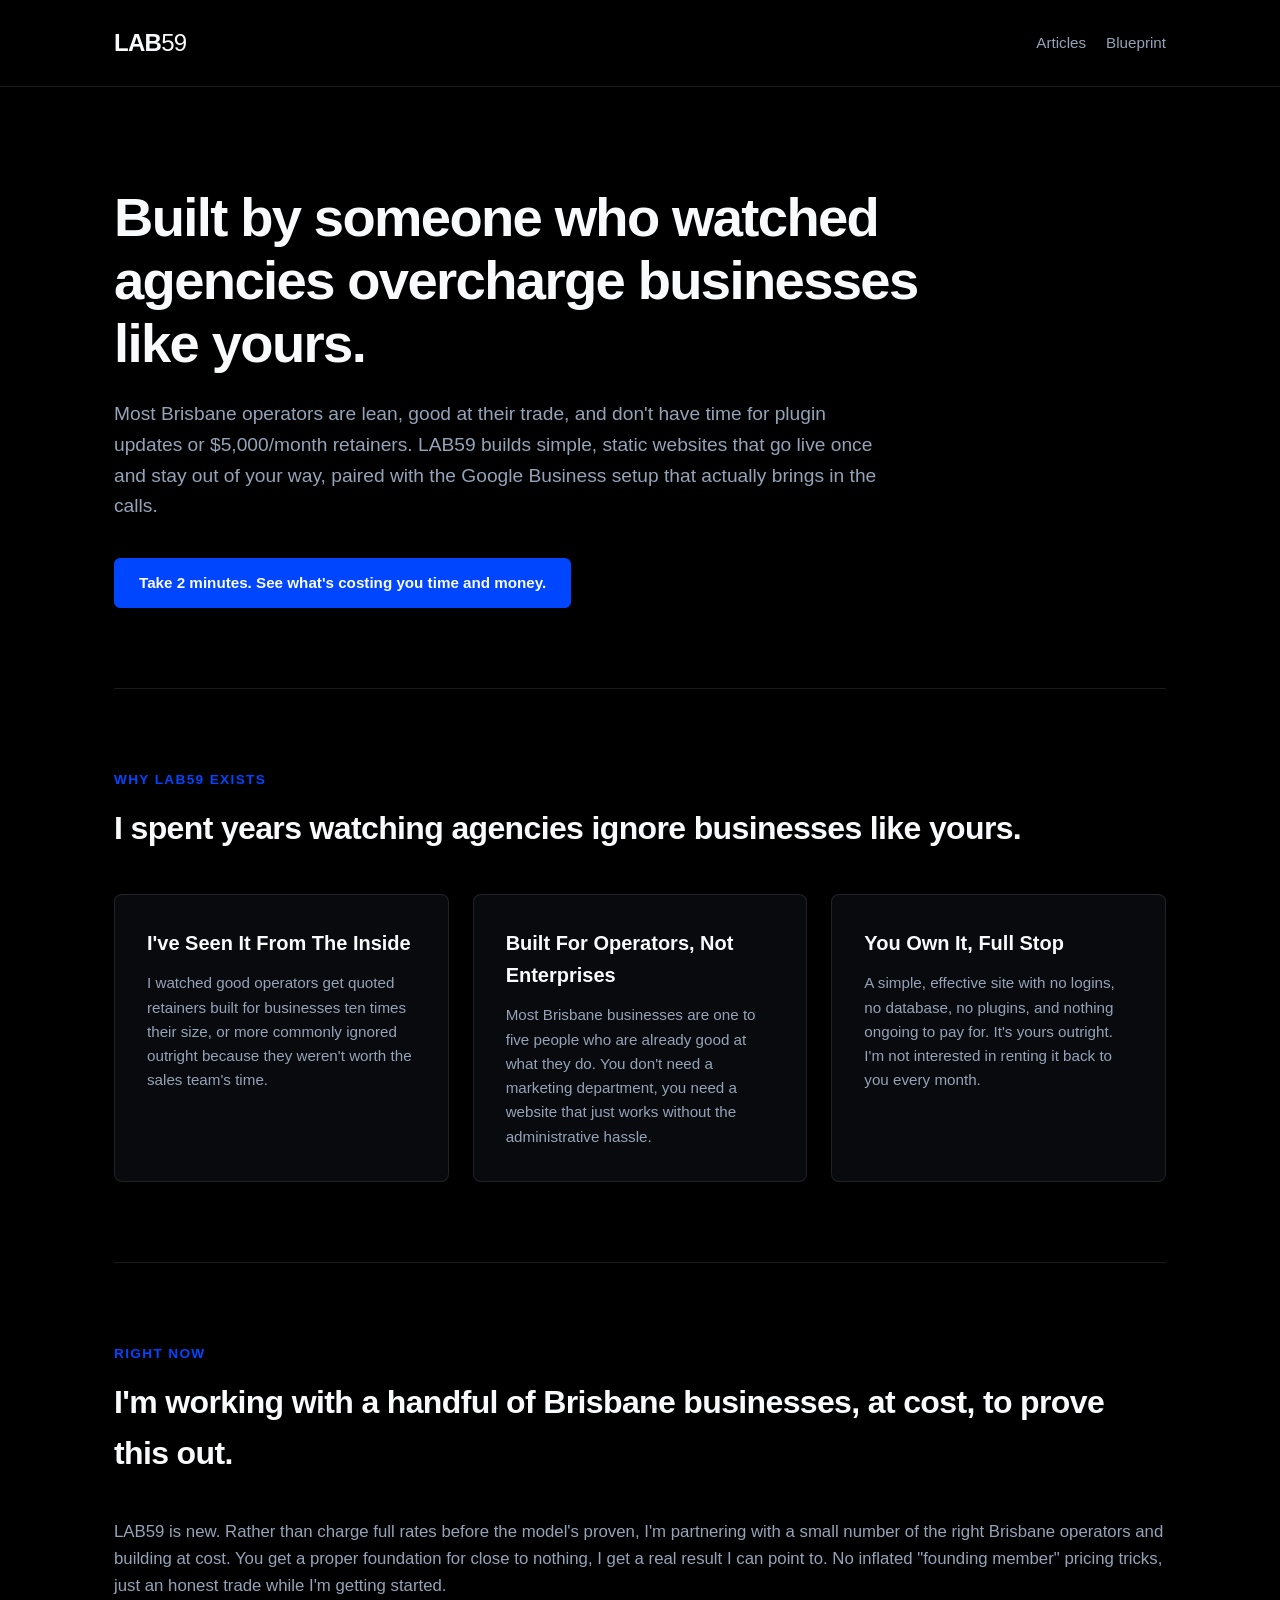
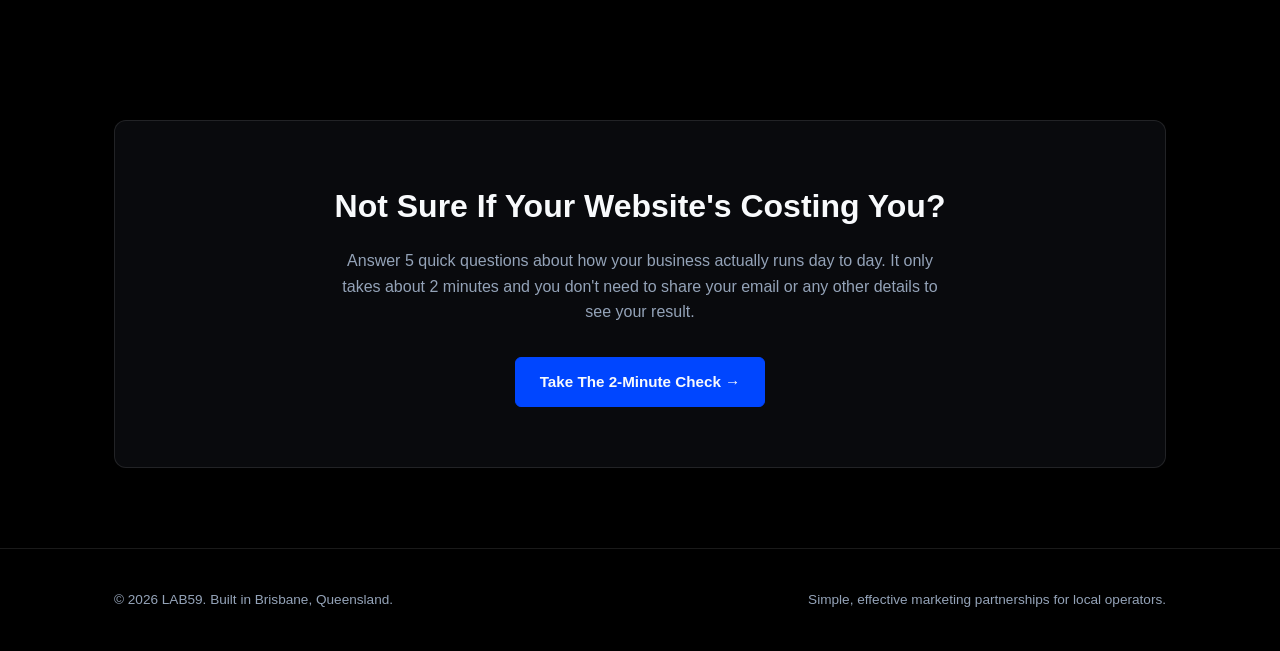
==== index.html @ 537b69bb "updated with fresher, organic content" ====
<!DOCTYPE html>
<html lang="en">
<head>
    <meta charset="UTF-8">
    <meta name="viewport" content="width=device-width, initial-scale=1.0">
    <title>LAB59 | Unbreakable Digital Foundations for Micro-SMEs</title>
    <style>
        /* Modern CSS Reset & Variable System */
        :root {
            --bg-color: #000000;
            --card-bg: #0d0e12;
            --border-color: #1a1c23;
            --primary-blue: #0046FF;
            --text-main: #FFFFFF;
            --text-muted: #97999F;
            --font-stack: -apple-system, BlinkMacSystemFont, "Segoe UI", Roboto, Helvetica, Arial, sans-serif;
        }

        * {
            box-sizing: border-box;
            margin: 0;
            padding: 0;
        }

        body {
            background-color: var(--bg-color);
            color: var(--text-main);
            font-family: var(--font-stack);
            line-height: 1.6;
            -webkit-font-smoothing: antialiased;
        }

        /* Fullscreen Animated Background Video & Overlay */
        .video-bg {
            position: fixed;
            top: 0;
            left: 0;
            width: 100vw;
            height: 100vh;
            object-fit: cover;
            z-index: -2;
        }

		:root {
			--bg-color: #000000;
			--card-bg: rgba(13, 14, 18, 0.75); /* Semi-transparent dark frosted glass for cards */
			--border-color: rgba(255, 255, 255, 0.1); /* Subtle clean border */
			--primary-blue: #0046FF;
			--text-main: #F8FAFC; /* Softened off-white instead of blinding #FFFFFF */
			--text-muted: #94A3B8; /* Clear, legible slate grey for body copy */
		}

		/* Softer video dark mask to let the video breathe */
		.overlay {
		position: fixed;
			top: 0;
			left: 0;
			width: 100vw;
			height: 100vh;
			background: rgba(0, 0, 0, 0.65); /* Adjusted from 0.75 to 0.65 for better transparency */
			z-index: -1;
		}

		/* Frosted glass card style with blur */
		.card, .cta-banner {
			background-color: var(--card-bg);
			backdrop-filter: blur(12px);
			-webkit-backdrop-filter: blur(12px);
			border: 1px solid var(--border-color);
		}
		
        /* Container Layout */
        .container {
            max-width: 1100px;
            margin: 0 auto;
            padding: 0 24px;
        }

        /* Navigation Header */
        header {
            border-bottom: 1px solid var(--border-color);
            padding: 24px 0;
            position: sticky;
            top: 0;
            background: rgba(0, 0, 0, 0.85);
            backdrop-filter: blur(10px);
            z-index: 100;
        }

        .nav-inner {
            display: flex;
            justify-content: space-between;
            align-items: center;
        }

        /* High-Contrast Brand Logo: LAB in 800 bold, 59 in 400 regular */
        .brand-logo {
            font-size: 1.5rem;
            letter-spacing: -0.03em;
            text-decoration: none;
            color: var(--text-main);
        }

        .brand-logo .lab {
            font-weight: 800;
        }

        .brand-logo .num {
            font-weight: 400;
            color: var(--primary-White);
        }

        .nav-links {
            display: flex;
            gap: 20px;
            align-items: center;
        }

        .nav-links a {
            color: var(--text-muted);
            text-decoration: none;
            font-size: 0.95rem;
            transition: color 0.2s ease;
        }

        .nav-links a:hover {
            color: var(--text-main);
        }

        /* Buttons */
        .btn {
            display: inline-block;
            padding: 12px 24px;
            border-radius: 6px;
            font-weight: 600;
            text-decoration: none;
            font-size: 0.95rem;
            transition: all 0.2s ease;
        }

        .btn-primary {
            background-color: var(--primary-blue);
            color: var(--text-main);
            border: 1px solid var(--primary-blue);
        }

        .btn-primary:hover {
            background-color: #0038cc;
            border-color: #0038cc;
        }

        .btn-secondary {
            background-color: transparent;
            color: var(--text-main);
            border: 1px solid var(--border-color);
        }

        .btn-secondary:hover {
            border-color: var(--text-muted);
            background-color: #12141a;
        }

        /* Hero Section */
        .hero {
            padding: 100px 0 80px;
            max-width: 900px;
        }

        .hero-headline {
            font-size: clamp(2.2rem, 5vw, 3.4rem);
            font-weight: 800;
            line-height: 1.15;
            letter-spacing: -0.03em;
            margin-bottom: 24px;
            color: var(--text-main);
        }

        .hero-subhead {
            font-size: 1.2rem;
            color: var(--text-muted);
            margin-bottom: 36px;
            max-width: 780px;
            line-height: 1.6;
        }

        .hero-actions {
            display: flex;
            gap: 16px;
            flex-wrap: wrap;
        }

        /* Core Values / Why LAB59 Grid */
        .section {
            padding: 80px 0;
            border-top: 1px solid var(--border-color);
        }

        .section-tag {
            color: var(--primary-blue);
            font-size: 0.85rem;
            font-weight: 700;
            text-transform: uppercase;
            letter-spacing: 0.1em;
            margin-bottom: 12px;
        }

        .section-title {
            font-size: 2rem;
            font-weight: 700;
            margin-bottom: 40px;
            letter-spacing: -0.02em;
        }

        .grid-3 {
            display: grid;
            grid-template-columns: repeat(auto-fit, minmax(300px, 1fr));
            gap: 24px;
        }

        .card {
            background-color: var(--card-bg);
            border: 1px solid var(--border-color);
            border-radius: 8px;
            padding: 32px;
            transition: transform 0.2s ease, border-color 0.2s ease;
        }

        .card:hover {
            border-color: #2a2d38;
        }

        .card h3 {
            font-size: 1.25rem;
            font-weight: 700;
            margin-bottom: 12px;
        }

        .card p {
            color: var(--text-muted);
            font-size: 0.95rem;
            line-height: 1.6;
        }

        /* Practical Offerings / Capabilities */
        .offerings-list {
            display: flex;
            flex-direction: column;
            gap: 20px;
        }

        .offering-item {
            background-color: var(--card-bg);
            border: 1px solid var(--border-color);
            border-radius: 8px;
            padding: 24px 32px;
            display: flex;
            justify-content: space-between;
            align-items: center;
            gap: 20px;
            flex-wrap: wrap;
        }

        .offering-info h4 {
            font-size: 1.1rem;
            font-weight: 700;
            margin-bottom: 4px;
        }

        .offering-info p {
            color: var(--text-muted);
            font-size: 0.9rem;
        }

        /* Banner CTA */
        .cta-banner {
            background-color: var(--card-bg);
            border: 1px solid var(--border-color);
            border-radius: 12px;
            padding: 60px 40px;
            text-align: center;
            margin: 40px 0 80px;
        }

        .cta-banner h2 {
            font-size: 2rem;
            font-weight: 800;
            margin-bottom: 16px;
        }

        .cta-banner p {
            color: var(--text-muted);
            max-width: 600px;
            margin: 0 auto 32px;
        }

        /* Footer */
        footer {
            border-top: 1px solid var(--border-color);
            padding: 40px 0;
            color: var(--text-muted);
            font-size: 0.85rem;
        }

        .footer-inner {
            display: flex;
            justify-content: space-between;
            align-items: center;
            flex-wrap: wrap;
            gap: 16px;
        }

        /* Responsive Tweaks */
        @media (max-width: 768px) {
            .hero {
                padding: 60px 0 40px;
            }
            .hero-actions {
                flex-direction: column;
            }
            .hero-actions .btn {
                width: 100%;
                text-align: center;
            }
            .offering-item {
                flex-direction: column;
                align-items: flex-start;
            }
        }
    </style>
</head>
<body>

    <video autoplay muted loop playsinline preload="auto" class="video-bg">
        <source src="assets/img/background.mp4" type="video/mp4">
    </video>
    <div class="overlay"></div>
	
    <header>
        <div class="container nav-inner">
            <a href="index.html" class="brand-logo">
                <span class="lab">LAB</span><span class="num">59</span>
            </a>
            <nav class="nav-links">
                <a href="blog.html">Articles</a>
                <a href="blueprint.html">Blueprint</a>
            </nav>
        </div>
    </header>

    <main class="container">
        <section class="hero">
            <h1 class="hero-headline">
                Built by someone who watched agencies overcharge businesses like yours.
            </h1>
            <p class="hero-subhead">
                Most Brisbane operators are lean, good at their trade, and don't have time for plugin updates or $5,000/month retainers. LAB59 builds simple, static websites that go live once and stay out of your way, paired with the Google Business setup that actually brings in the calls.
            <div class="hero-actions">
                <a href="audit.html" class="btn btn-primary">Take 2 minutes. See what's costing you time and money.</a>
            </div>
        </section>

        <section class="section">
            <div class="section-tag">Why LAB59 Exists</div>
            <h2 class="section-title">I spent years watching agencies ignore businesses like yours.</h2>
            
            <div class="grid-3">
                <div class="card">
                    <h3>I've Seen It From The Inside</h3>
                    <p>I watched good operators get quoted retainers built for businesses ten times their size, or more commonly ignored outright because they weren't worth the sales team's time.</p>
                </div>
                <div class="card">
                    <h3>Built For Operators, Not Enterprises</h3>
                    <p>Most Brisbane businesses are one to five people who are already good at what they do. You don't need a marketing department, you need a website that just works without the administrative hassle.</p>
                </div>
                <div class="card">
                    <h3>You Own It, Full Stop</h3>
                    <p>A simple, effective site with no logins, no database, no plugins, and nothing ongoing to pay for. It's yours outright. I'm not interested in renting it back to you every month.</p>
                </div>
            </div>
        </section>

        <section class="section">
            <div class="section-tag">Right Now</div>
            <h2 class="section-title">I'm working with a handful of Brisbane businesses, at cost, to prove this out.</h2>
            <p style="color: var(--text-muted); font-size: 1.05rem; margin-bottom: 0;">
                LAB59 is new. Rather than charge full rates before the model's proven, I'm partnering with a small number of the right Brisbane operators and building at cost. You get a proper foundation for close to nothing, I get a real result I can point to. No inflated "founding member" pricing tricks, just an honest trade while I'm getting started.
            </p>
        </section>

        <section class="cta-banner">
            <h2>Not Sure If Your Website's Costing You?</h2>
            <p>Answer 5 quick questions about how your business actually runs day to day. It only takes about 2 minutes and you don't need to share your email or any other details to see your result.</p>
            <a href="audit.html" class="btn btn-primary">Take The 2-Minute Check &rarr;</a>
        </section>

    </main>

    <footer>
        <div class="container footer-inner">
            <div>&copy; 2026 LAB59. Built in Brisbane, Queensland.</div>
            <div>Simple, effective marketing partnerships for local operators.</div>
        </div>
    </footer>

</body>
</html>
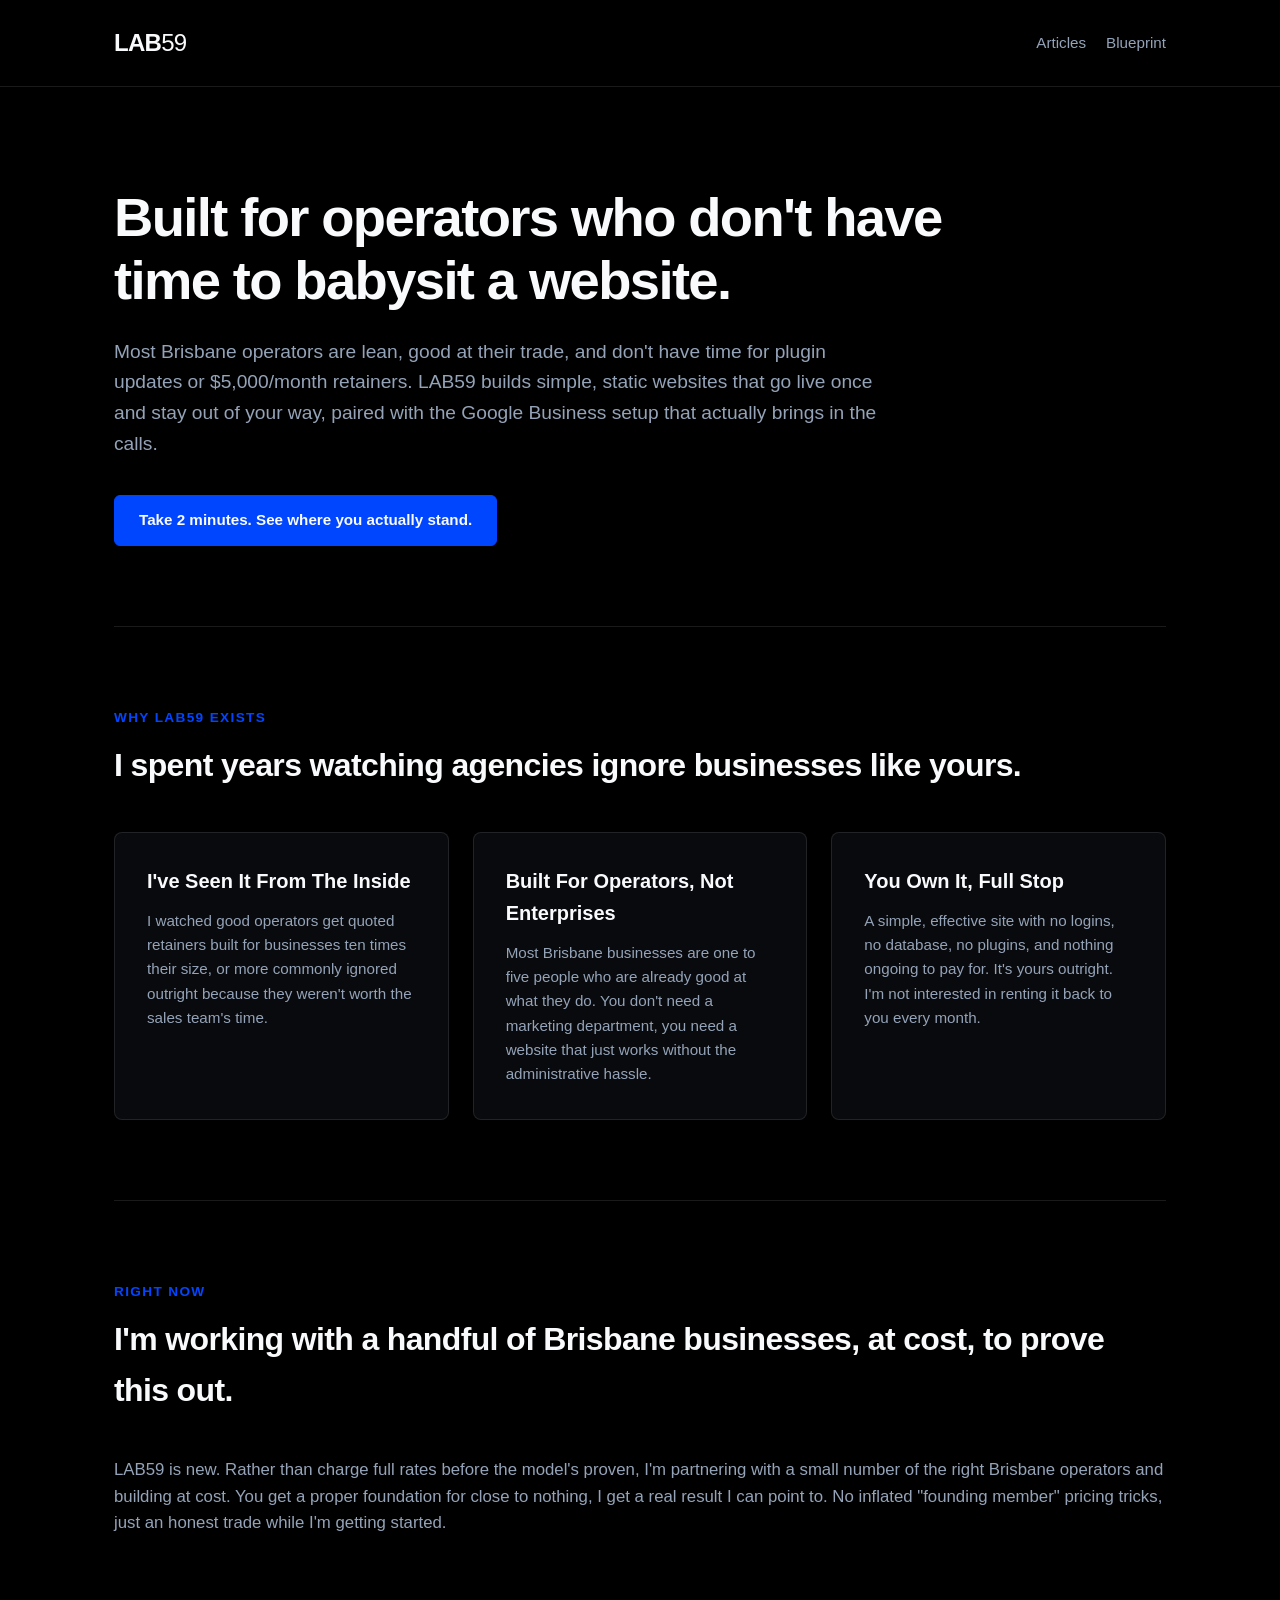
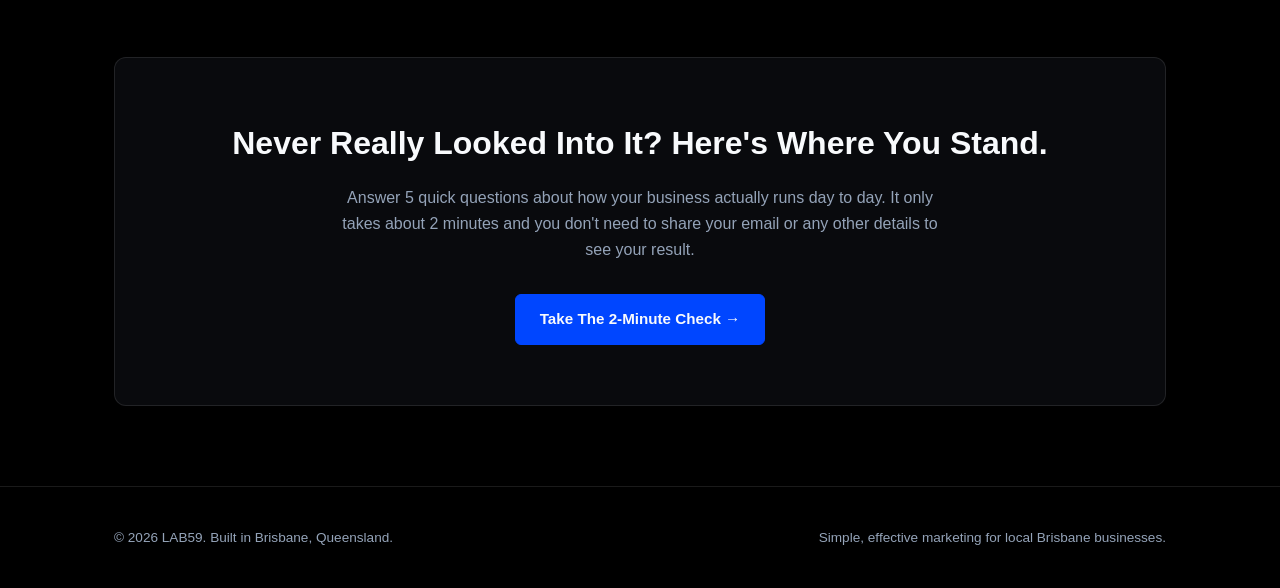
==== commit 8e3d7896: "content review and update" ====
--- a/index.html
+++ b/index.html
@@ -3,7 +3,7 @@
 <head>
     <meta charset="UTF-8">
     <meta name="viewport" content="width=device-width, initial-scale=1.0">
-    <title>LAB59 | Unbreakable Digital Foundations for Micro-SMEs</title>
+    <title>LAB59 | Simple, effective marketing partnerships for Brisbane businesses.</title>
     <style>
         /* Modern CSS Reset & Variable System */
         :root {
@@ -350,12 +350,12 @@
     <main class="container">
         <section class="hero">
             <h1 class="hero-headline">
-                Built by someone who watched agencies overcharge businesses like yours.
+                Built for operators who don't have time to babysit a website.
             </h1>
             <p class="hero-subhead">
                 Most Brisbane operators are lean, good at their trade, and don't have time for plugin updates or $5,000/month retainers. LAB59 builds simple, static websites that go live once and stay out of your way, paired with the Google Business setup that actually brings in the calls.
             <div class="hero-actions">
-                <a href="audit.html" class="btn btn-primary">Take 2 minutes. See what's costing you time and money.</a>
+                <a href="audit.html" class="btn btn-primary">Take 2 minutes. See where you actually stand.</a>
             </div>
         </section>
 
@@ -388,7 +388,7 @@
         </section>
 
         <section class="cta-banner">
-            <h2>Not Sure If Your Website's Costing You?</h2>
+            <h2>Never Really Looked Into It? Here's Where You Stand.</h2>
             <p>Answer 5 quick questions about how your business actually runs day to day. It only takes about 2 minutes and you don't need to share your email or any other details to see your result.</p>
             <a href="audit.html" class="btn btn-primary">Take The 2-Minute Check &rarr;</a>
         </section>
@@ -398,7 +398,7 @@
     <footer>
         <div class="container footer-inner">
             <div>&copy; 2026 LAB59. Built in Brisbane, Queensland.</div>
-            <div>Simple, effective marketing partnerships for local operators.</div>
+            <div>Simple, effective marketing for local Brisbane businesses.</div>
         </div>
     </footer>
 
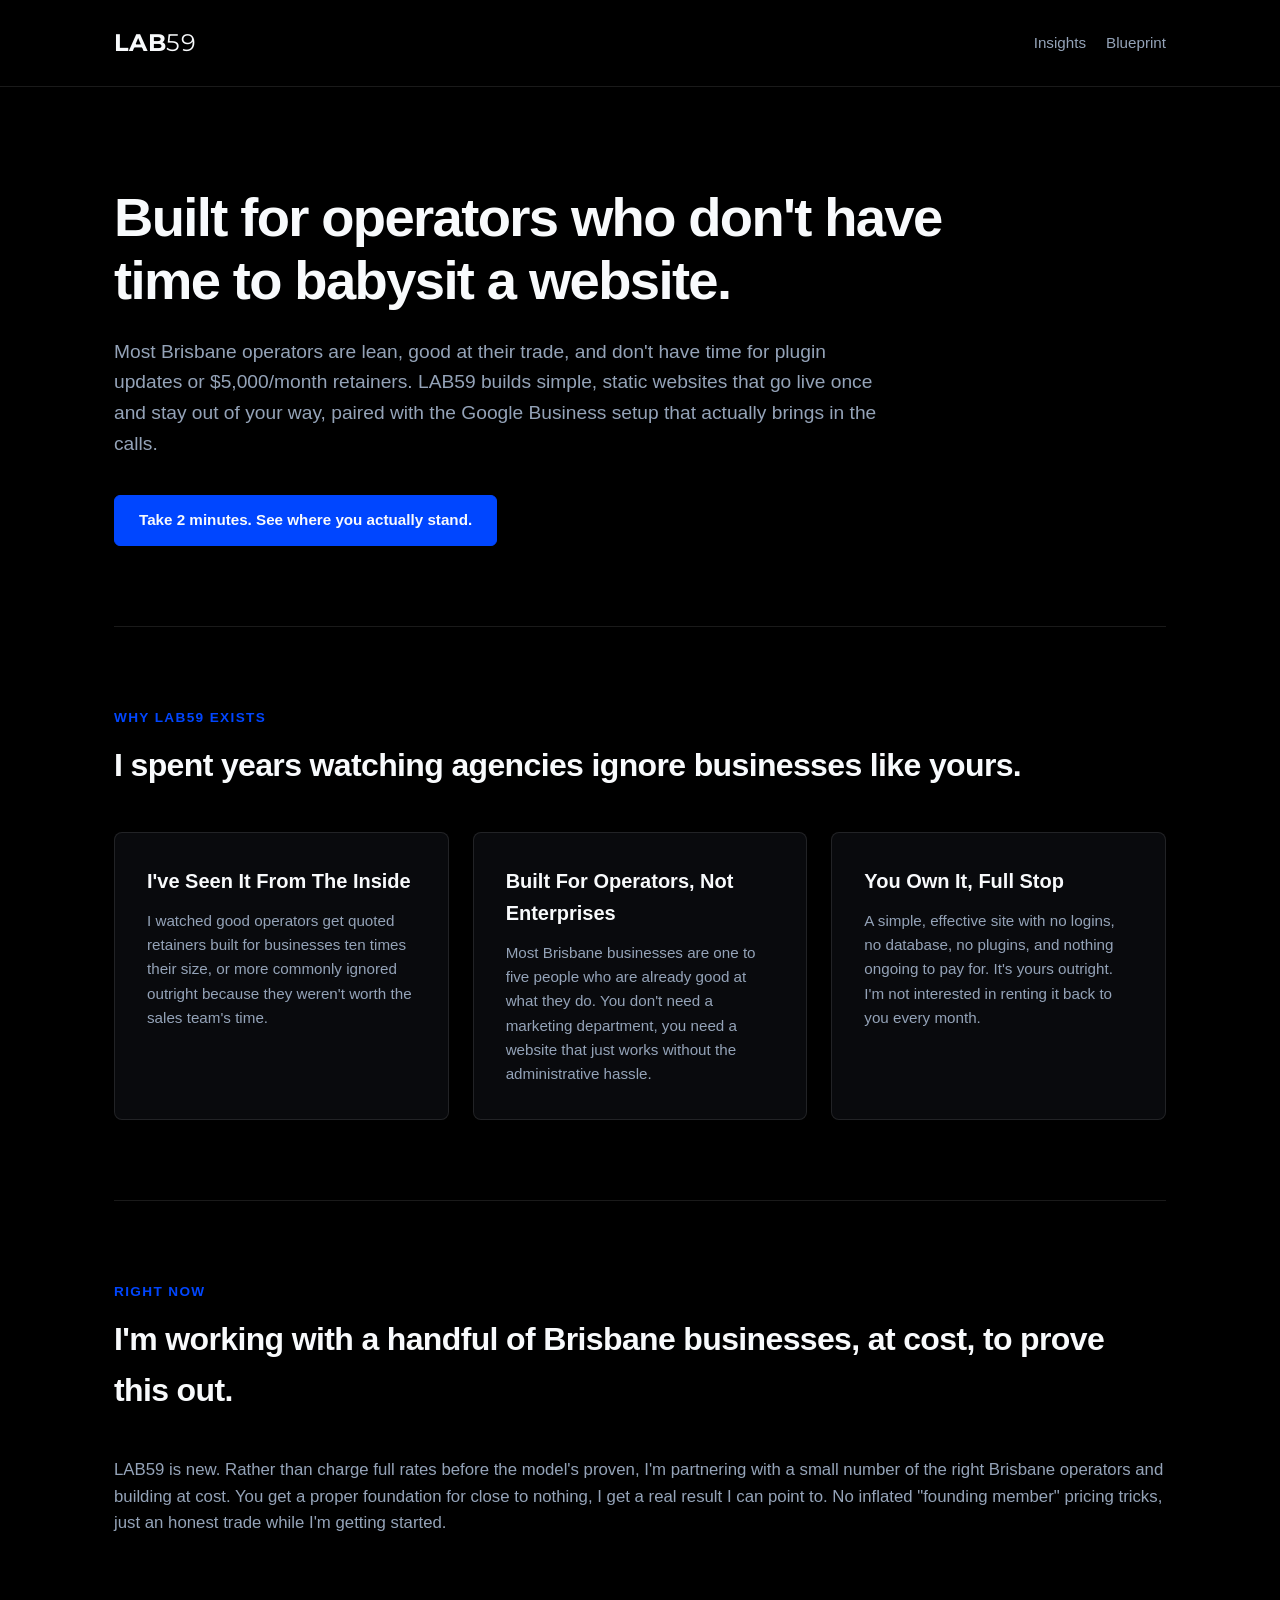
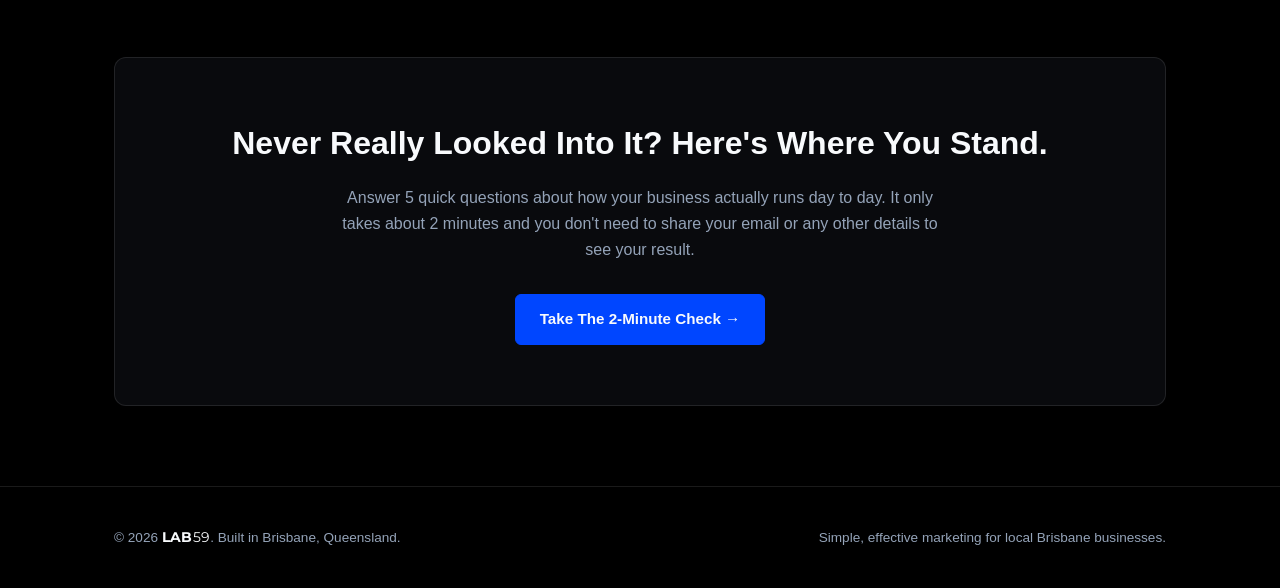
==== commit 69de2400: "video bg on blog and footers fixed" ====
--- a/index.html
+++ b/index.html
@@ -16,6 +16,21 @@
             --font-stack: -apple-system, BlinkMacSystemFont, "Segoe UI", Roboto, Helvetica, Arial, sans-serif;
         }
 
+        @font-face{
+            font-family:"Montserrat";
+            font-style:normal;
+            font-weight:400;
+            font-display:swap;
+            src:url('[data-uri]') format('woff2');
+        }
+        @font-face{
+            font-family:"Montserrat";
+            font-style:normal;
+            font-weight:700;
+            font-display:swap;
+            src:url('[data-uri]') format('woff2');
+        }
+
         * {
             box-sizing: border-box;
             margin: 0;
@@ -102,12 +117,16 @@
         }
 
         .brand-logo .lab {
-            font-weight: 800;
+            font-family: "Montserrat", -apple-system, BlinkMacSystemFont, "Segoe UI", Roboto, Helvetica, Arial, sans-serif;
+            font-weight: 700;
+            letter-spacing: 0.02em;
         }
 
         .brand-logo .num {
+            font-family: "Montserrat", -apple-system, BlinkMacSystemFont, "Segoe UI", Roboto, Helvetica, Arial, sans-serif;
             font-weight: 400;
-            color: var(--primary-White);
+            letter-spacing: 0.02em;
+            color: var(--text-main);
         }
 
         .nav-links {
@@ -307,6 +326,20 @@
             align-items: center;
             flex-wrap: wrap;
             gap: 16px;
+        }
+
+        .footer-inner .lab {
+            font-family: "Montserrat", -apple-system, BlinkMacSystemFont, "Segoe UI", Roboto, Helvetica, Arial, sans-serif;
+            font-weight: 700;
+            letter-spacing: 0.02em;
+            color: var(--text-main);
+        }
+
+        .footer-inner .num {
+            font-family: "Montserrat", -apple-system, BlinkMacSystemFont, "Segoe UI", Roboto, Helvetica, Arial, sans-serif;
+            font-weight: 400;
+            letter-spacing: 0.02em;
+            color: var(--text-main);
         }
 
         /* Responsive Tweaks */
@@ -341,7 +374,7 @@
                 <span class="lab">LAB</span><span class="num">59</span>
             </a>
             <nav class="nav-links">
-                <a href="blog.html">Articles</a>
+                <a href="blog.html">Insights</a>
                 <a href="blueprint.html">Blueprint</a>
             </nav>
         </div>
@@ -397,7 +430,7 @@
 
     <footer>
         <div class="container footer-inner">
-            <div>&copy; 2026 LAB59. Built in Brisbane, Queensland.</div>
+            <div>&copy; 2026 <span class="lab">LAB</span><span class="num">59</span>. Built in Brisbane, Queensland.</div>
             <div>Simple, effective marketing for local Brisbane businesses.</div>
         </div>
     </footer>
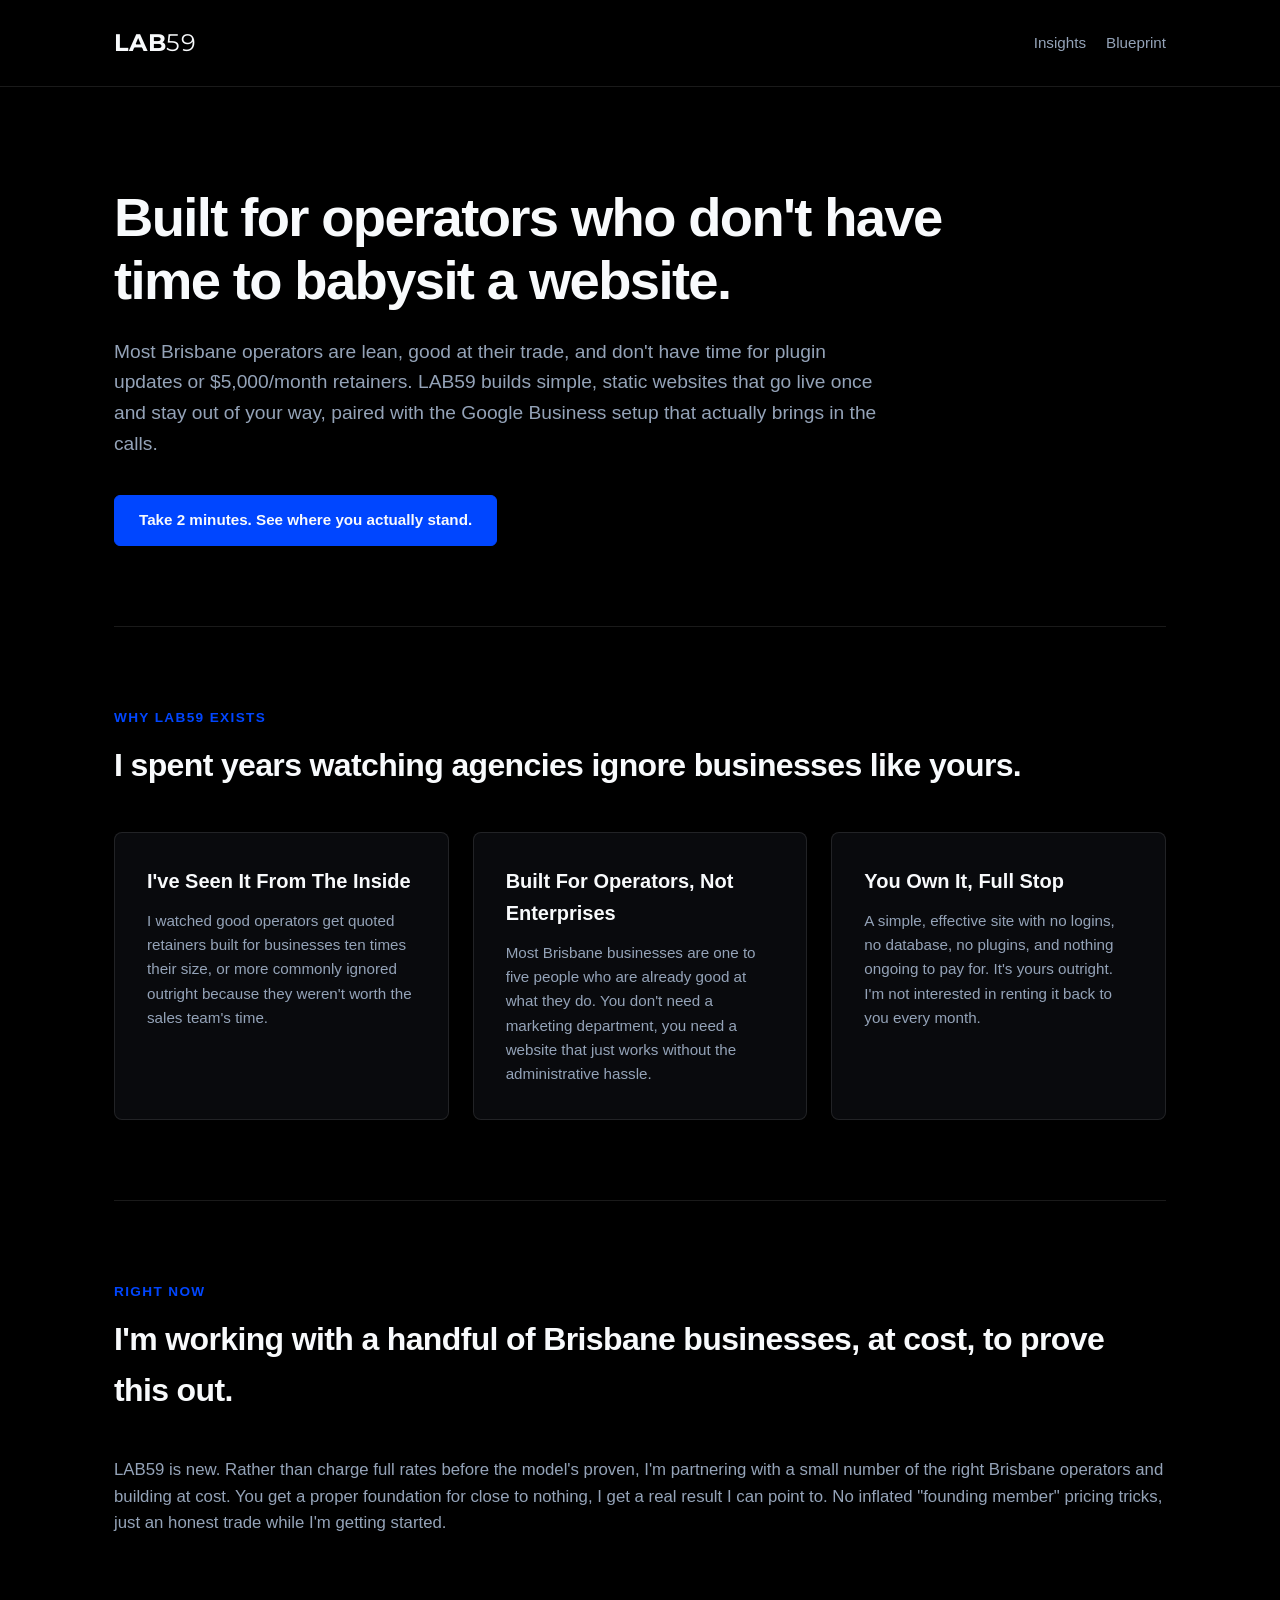
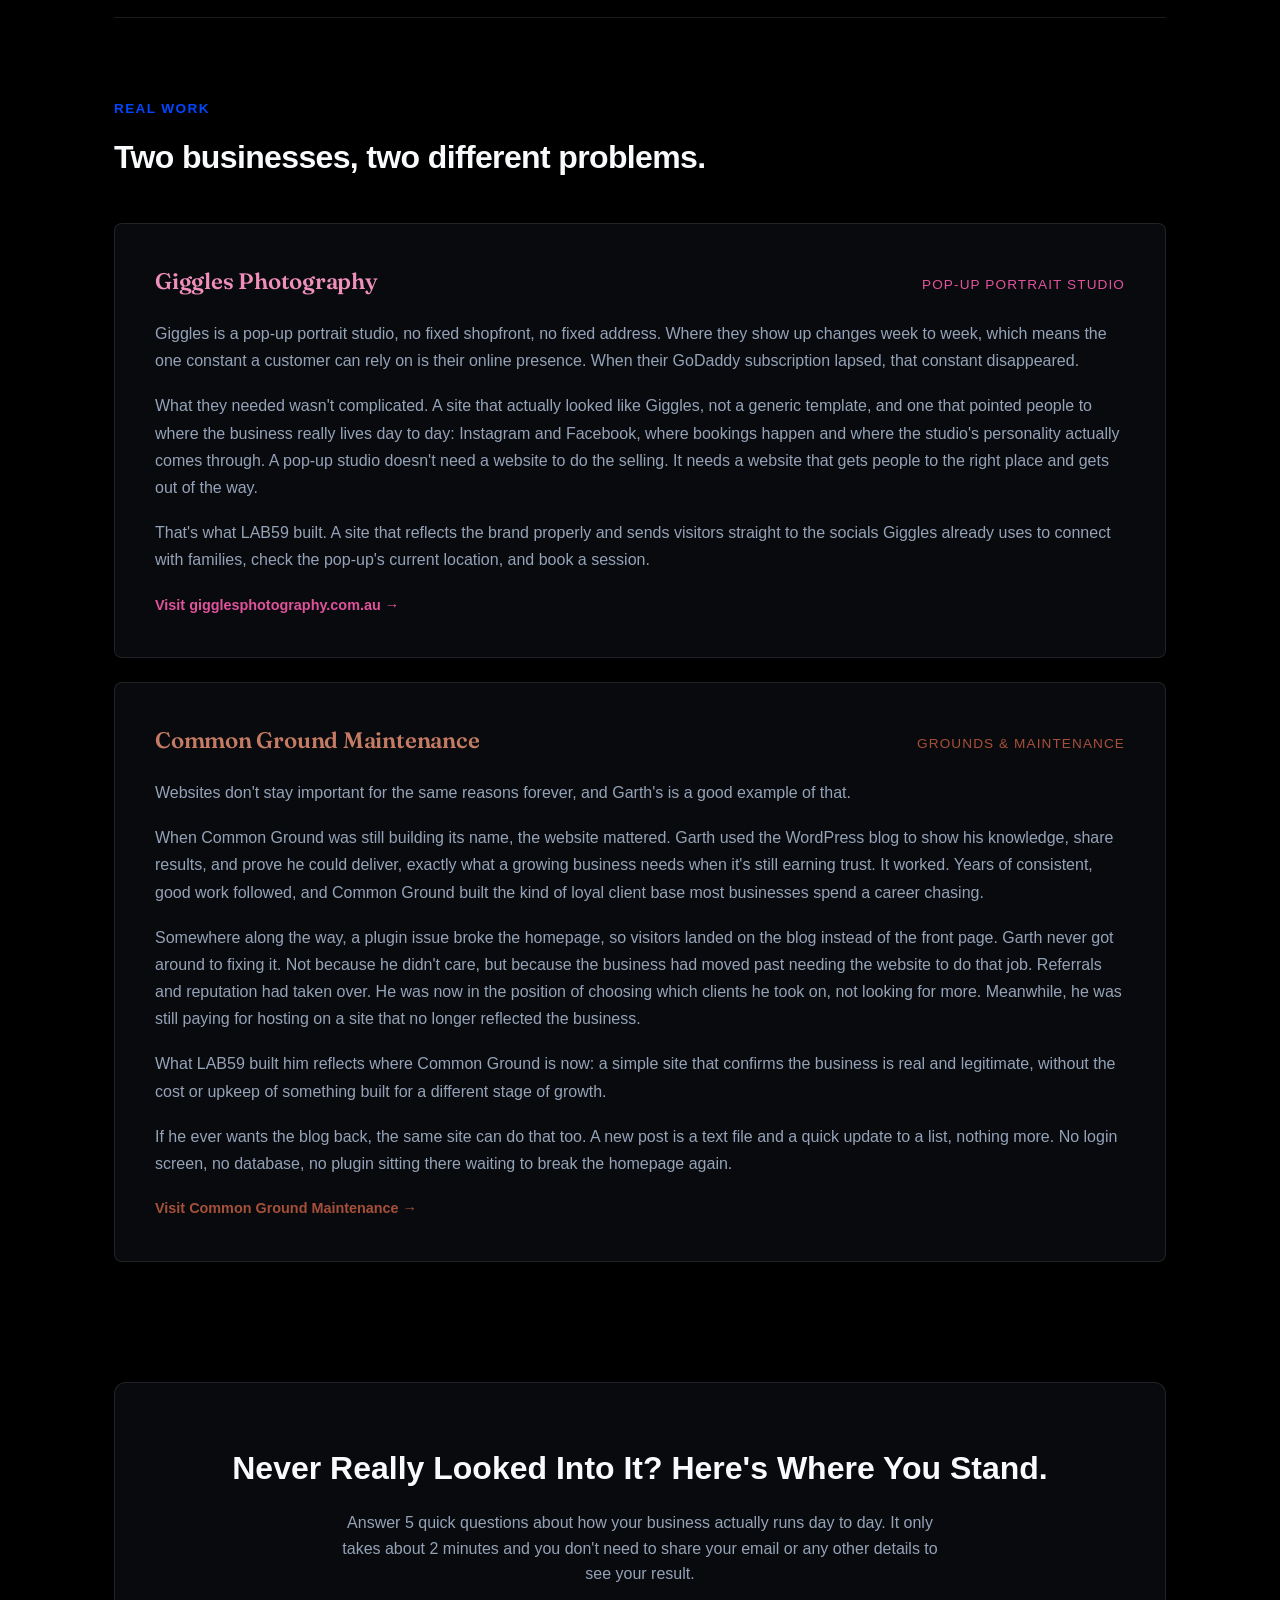
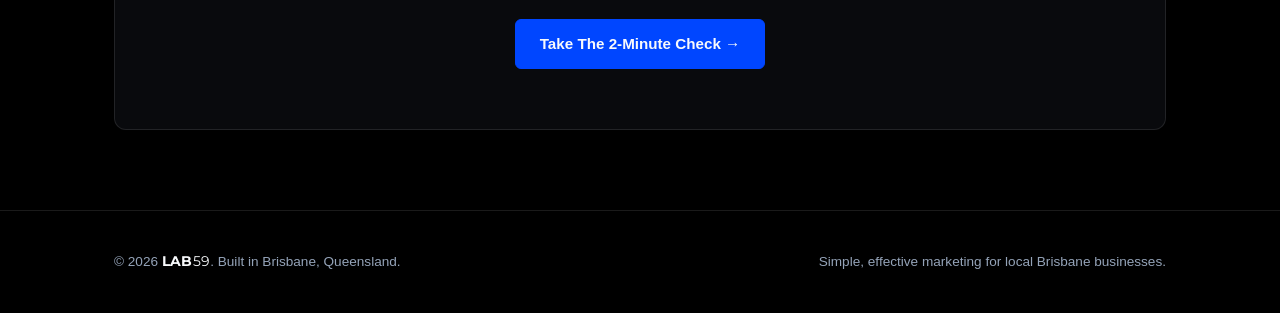
==== commit 0fd13a31: "added work case studies" ====
--- a/index.html
+++ b/index.html
@@ -4,6 +4,9 @@
     <meta charset="UTF-8">
     <meta name="viewport" content="width=device-width, initial-scale=1.0">
     <title>LAB59 | Simple, effective marketing partnerships for Brisbane businesses.</title>
+    <link rel="preconnect" href="https://fonts.googleapis.com">
+    <link rel="preconnect" href="https://fonts.gstatic.com" crossorigin>
+    <link href="https://fonts.googleapis.com/css2?family=Fraunces:ital,opsz,wght@0,9..144,500;0,9..144,600&display=swap" rel="stylesheet">
     <style>
         /* Modern CSS Reset & Variable System */
         :root {
@@ -259,6 +262,96 @@
             font-size: 0.95rem;
             line-height: 1.6;
         }
+
+        /* Real Work / Case Studies */
+        .work-list {
+            display: flex;
+            flex-direction: column;
+            gap: 24px;
+        }
+
+        .work-story {
+            background-color: var(--card-bg);
+            border: 1px solid var(--border-color);
+            border-radius: 8px;
+            padding: 40px;
+        }
+
+        .work-eyebrow {
+            display: flex;
+            justify-content: space-between;
+            align-items: baseline;
+            flex-wrap: wrap;
+            gap: 8px;
+            margin-bottom: 20px;
+        }
+
+        .work-name {
+            font-family: "Fraunces", var(--font-stack);
+            font-weight: 600;
+            font-size: 1.4rem;
+            letter-spacing: -0.01em;
+        }
+
+        .work-type {
+            color: var(--text-muted);
+            font-size: 0.85rem;
+            text-transform: uppercase;
+            letter-spacing: 0.08em;
+        }
+
+        .work-story p {
+            color: var(--text-muted);
+            font-size: 1rem;
+            line-height: 1.7;
+            margin-bottom: 18px;
+        }
+
+        .work-story p:last-of-type {
+            margin-bottom: 0;
+        }
+
+        .work-quote {
+            border-left: 3px solid var(--primary-blue);
+            padding: 4px 0 4px 20px;
+            margin: 24px 0;
+        }
+
+        .work-quote p {
+            color: var(--text-main);
+            font-size: 1.1rem;
+            font-weight: 600;
+            line-height: 1.5;
+            margin-bottom: 0;
+        }
+
+        .work-link {
+            display: inline-flex;
+            align-items: center;
+            gap: 6px;
+            color: var(--primary-blue);
+            text-decoration: none;
+            font-weight: 600;
+            font-size: 0.9rem;
+            margin-top: 20px;
+        }
+
+        .work-link:hover {
+            color: #4d79ff;
+        }
+
+        /* Per-client accent overrides — nod to their brand, everything else stays on-system */
+        .work-story[data-accent="common-ground"] .work-quote { border-left-color: #A6503A; }
+        .work-story[data-accent="common-ground"] .work-link { color: #A6503A; }
+        .work-story[data-accent="common-ground"] .work-link:hover { color: #c15f43; }
+        .work-story[data-accent="common-ground"] .work-type { color: #A6503A; }
+        .work-story[data-accent="common-ground"] .work-name { color: #c47b64; }
+
+        .work-story[data-accent="giggles"] .work-quote { border-left-color: #E1529D; }
+        .work-story[data-accent="giggles"] .work-link { color: #E1529D; }
+        .work-story[data-accent="giggles"] .work-link:hover { color: #ea77b3; }
+        .work-story[data-accent="giggles"] .work-type { color: #E1529D; }
+        .work-story[data-accent="giggles"] .work-name { color: #ef8fbc; }
 
         /* Practical Offerings / Capabilities */
         .offerings-list {
@@ -420,6 +513,37 @@
             </p>
         </section>
 
+        <section class="section">
+            <div class="section-tag">Real Work</div>
+            <h2 class="section-title">Two businesses, two different problems.</h2>
+
+            <div class="work-list">
+                <div class="work-story" data-accent="giggles">
+                    <div class="work-eyebrow">
+                        <span class="work-name">Giggles Photography</span>
+                        <span class="work-type">Pop-Up Portrait Studio</span>
+                    </div>
+                    <p>Giggles is a pop-up portrait studio, no fixed shopfront, no fixed address. Where they show up changes week to week, which means the one constant a customer can rely on is their online presence. When their GoDaddy subscription lapsed, that constant disappeared.</p>
+                    <p>What they needed wasn't complicated. A site that actually looked like Giggles, not a generic template, and one that pointed people to where the business really lives day to day: Instagram and Facebook, where bookings happen and where the studio's personality actually comes through. A pop-up studio doesn't need a website to do the selling. It needs a website that gets people to the right place and gets out of the way.</p>
+                    <p>That's what LAB59 built. A site that reflects the brand properly and sends visitors straight to the socials Giggles already uses to connect with families, check the pop-up's current location, and book a session.</p>
+                    <a href="https://gigglesphotography.com.au" target="_blank" rel="noopener" class="work-link">Visit gigglesphotography.com.au &rarr;</a>
+                </div>
+
+                <div class="work-story" data-accent="common-ground">
+                    <div class="work-eyebrow">
+                        <span class="work-name">Common Ground Maintenance</span>
+                        <span class="work-type">Grounds &amp; Maintenance</span>
+                    </div>
+                    <p>Websites don't stay important for the same reasons forever, and Garth's is a good example of that.</p>
+                    <p>When Common Ground was still building its name, the website mattered. Garth used the WordPress blog to show his knowledge, share results, and prove he could deliver, exactly what a growing business needs when it's still earning trust. It worked. Years of consistent, good work followed, and Common Ground built the kind of loyal client base most businesses spend a career chasing.</p>
+                    <p>Somewhere along the way, a plugin issue broke the homepage, so visitors landed on the blog instead of the front page. Garth never got around to fixing it. Not because he didn't care, but because the business had moved past needing the website to do that job. Referrals and reputation had taken over. He was now in the position of choosing which clients he took on, not looking for more. Meanwhile, he was still paying for hosting on a site that no longer reflected the business.</p>
+                    <p>What LAB59 built him reflects where Common Ground is now: a simple site that confirms the business is real and legitimate, without the cost or upkeep of something built for a different stage of growth.</p>
+                    <p>If he ever wants the blog back, the same site can do that too. A new post is a text file and a quick update to a list, nothing more. No login screen, no database, no plugin sitting there waiting to break the homepage again.</p>
+                    <a href="https://commonground.garytitmarsh.workers.dev/" target="_blank" rel="noopener" class="work-link">Visit Common Ground Maintenance &rarr;</a>
+                </div>
+            </div>
+        </section>
+
         <section class="cta-banner">
             <h2>Never Really Looked Into It? Here's Where You Stand.</h2>
             <p>Answer 5 quick questions about how your business actually runs day to day. It only takes about 2 minutes and you don't need to share your email or any other details to see your result.</p>
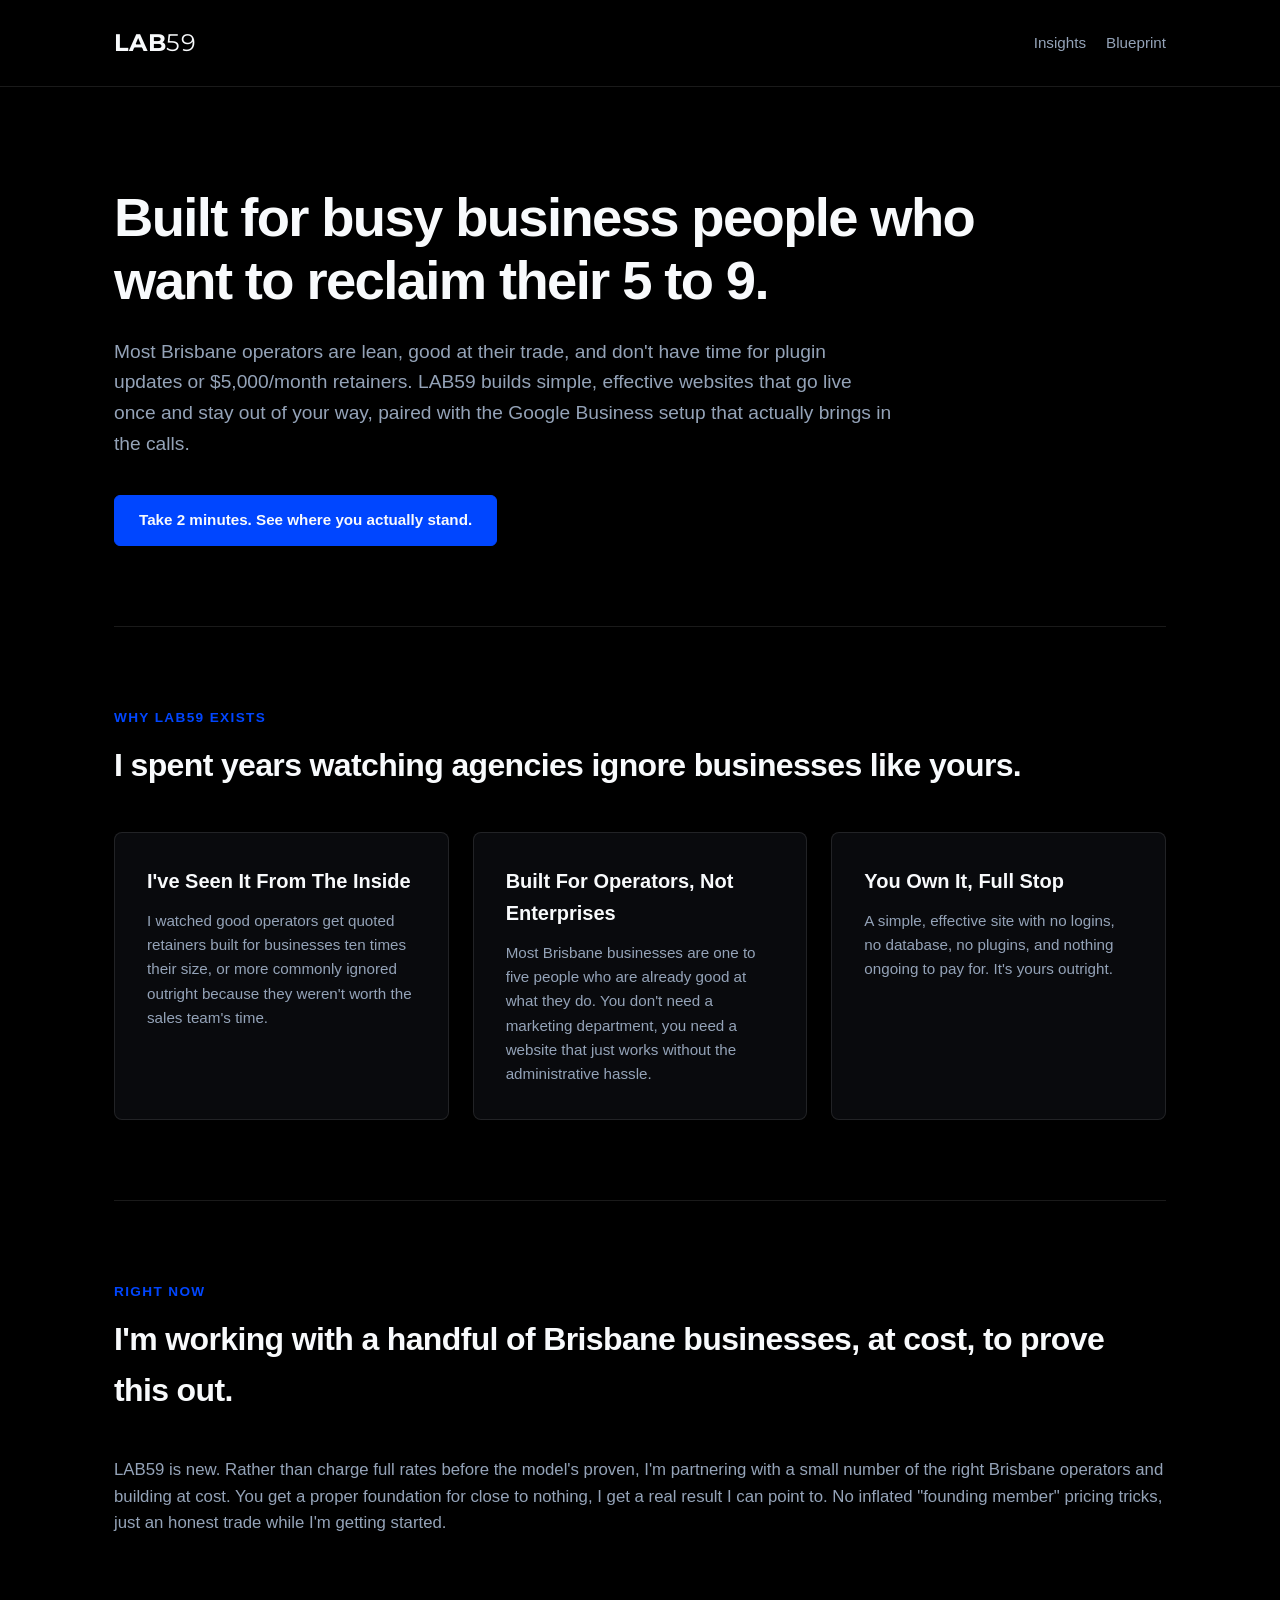
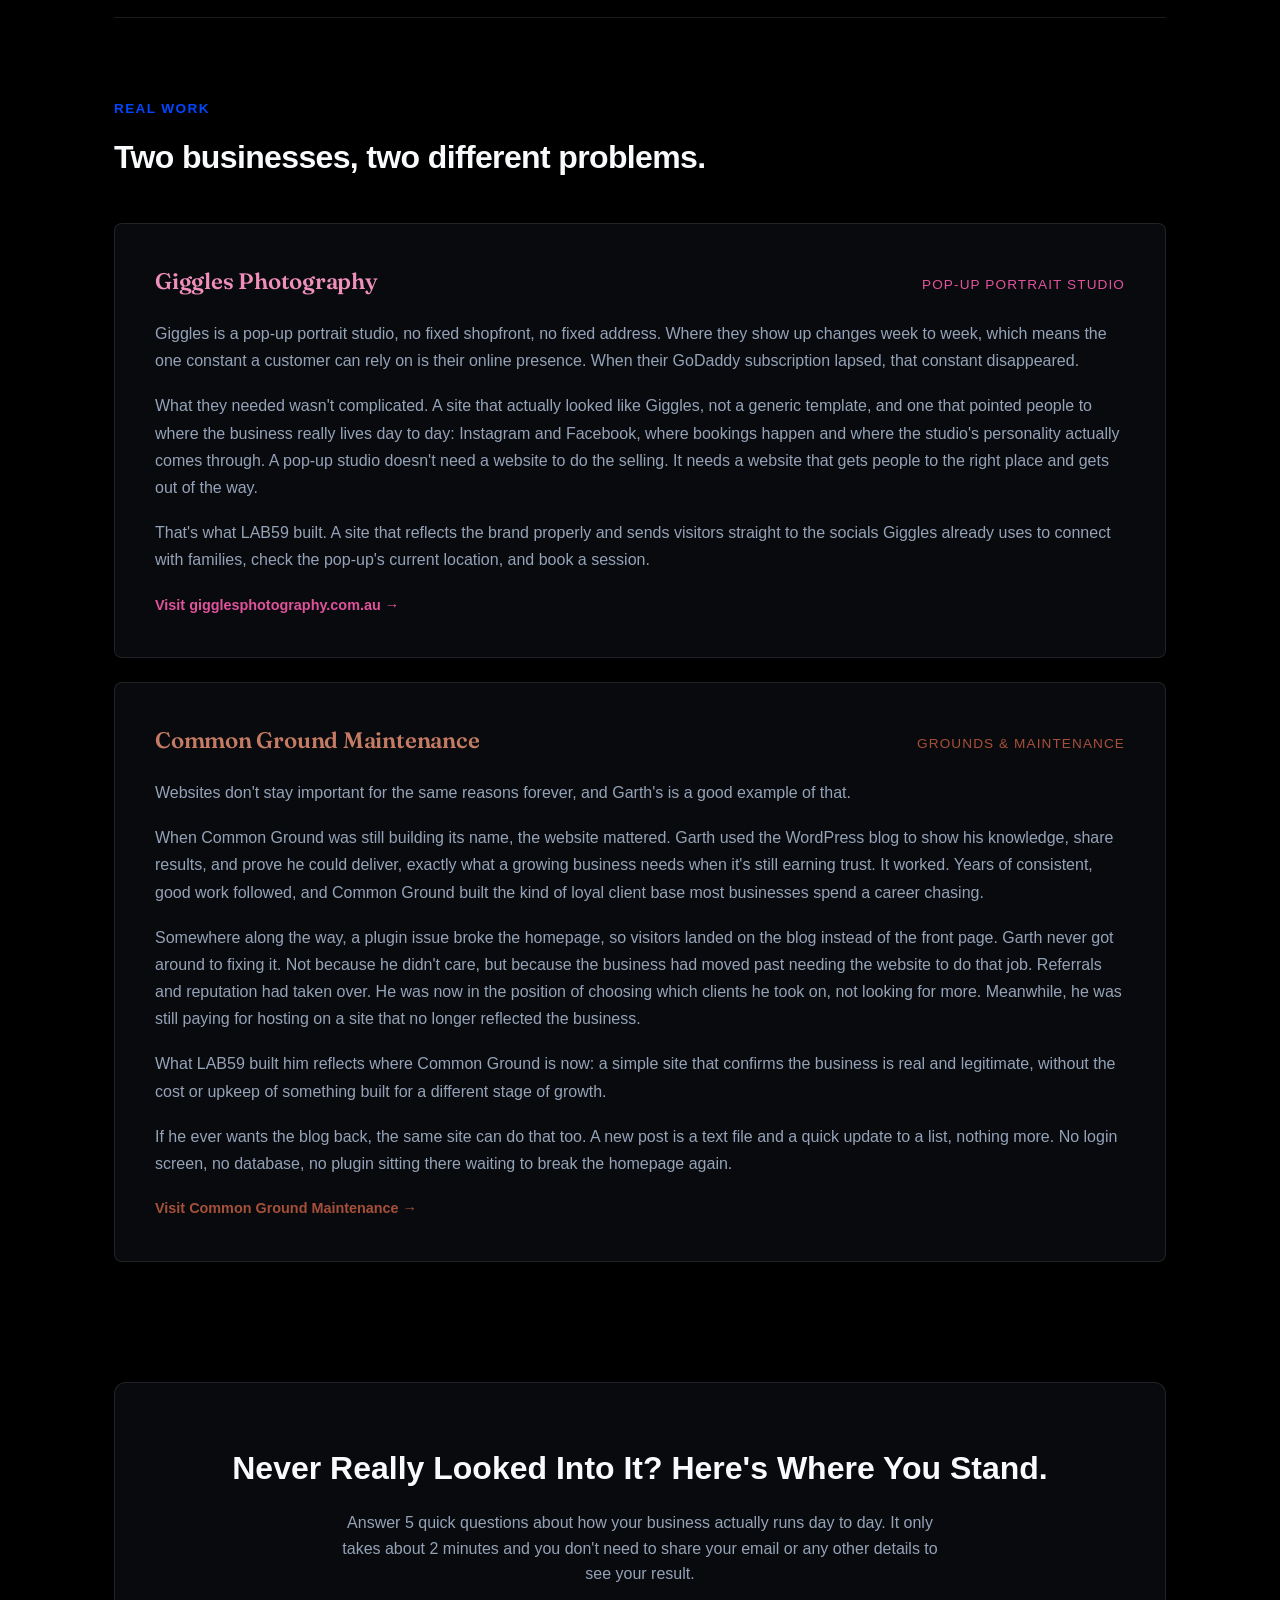
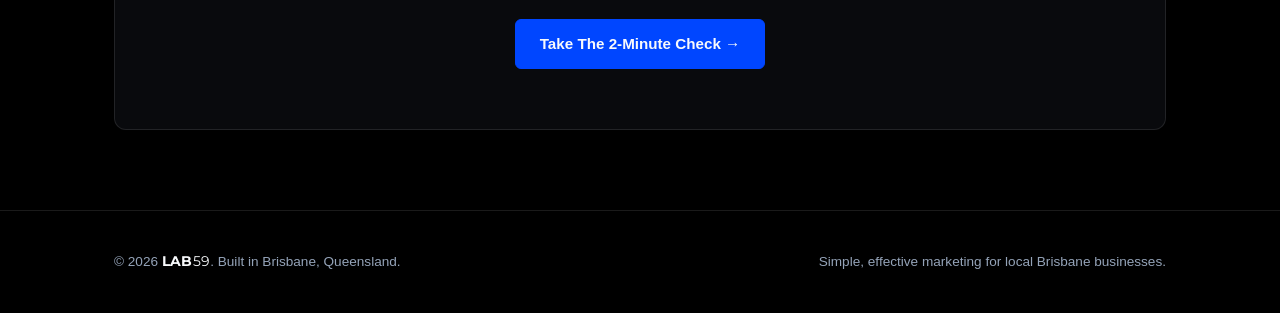
==== commit 1981eb29: "updated text" ====
--- a/index.html
+++ b/index.html
@@ -476,10 +476,10 @@
     <main class="container">
         <section class="hero">
             <h1 class="hero-headline">
-                Built for operators who don't have time to babysit a website.
+                Built for busy business people who want to reclaim their 5 to 9.
             </h1>
             <p class="hero-subhead">
-                Most Brisbane operators are lean, good at their trade, and don't have time for plugin updates or $5,000/month retainers. LAB59 builds simple, static websites that go live once and stay out of your way, paired with the Google Business setup that actually brings in the calls.
+                Most Brisbane operators are lean, good at their trade, and don't have time for plugin updates or $5,000/month retainers. LAB59 builds simple, effective websites that go live once and stay out of your way, paired with the Google Business setup that actually brings in the calls.
             <div class="hero-actions">
                 <a href="audit.html" class="btn btn-primary">Take 2 minutes. See where you actually stand.</a>
             </div>
@@ -500,7 +500,7 @@
                 </div>
                 <div class="card">
                     <h3>You Own It, Full Stop</h3>
-                    <p>A simple, effective site with no logins, no database, no plugins, and nothing ongoing to pay for. It's yours outright. I'm not interested in renting it back to you every month.</p>
+                    <p>A simple, effective site with no logins, no database, no plugins, and nothing ongoing to pay for. It's yours outright.</p>
                 </div>
             </div>
         </section>
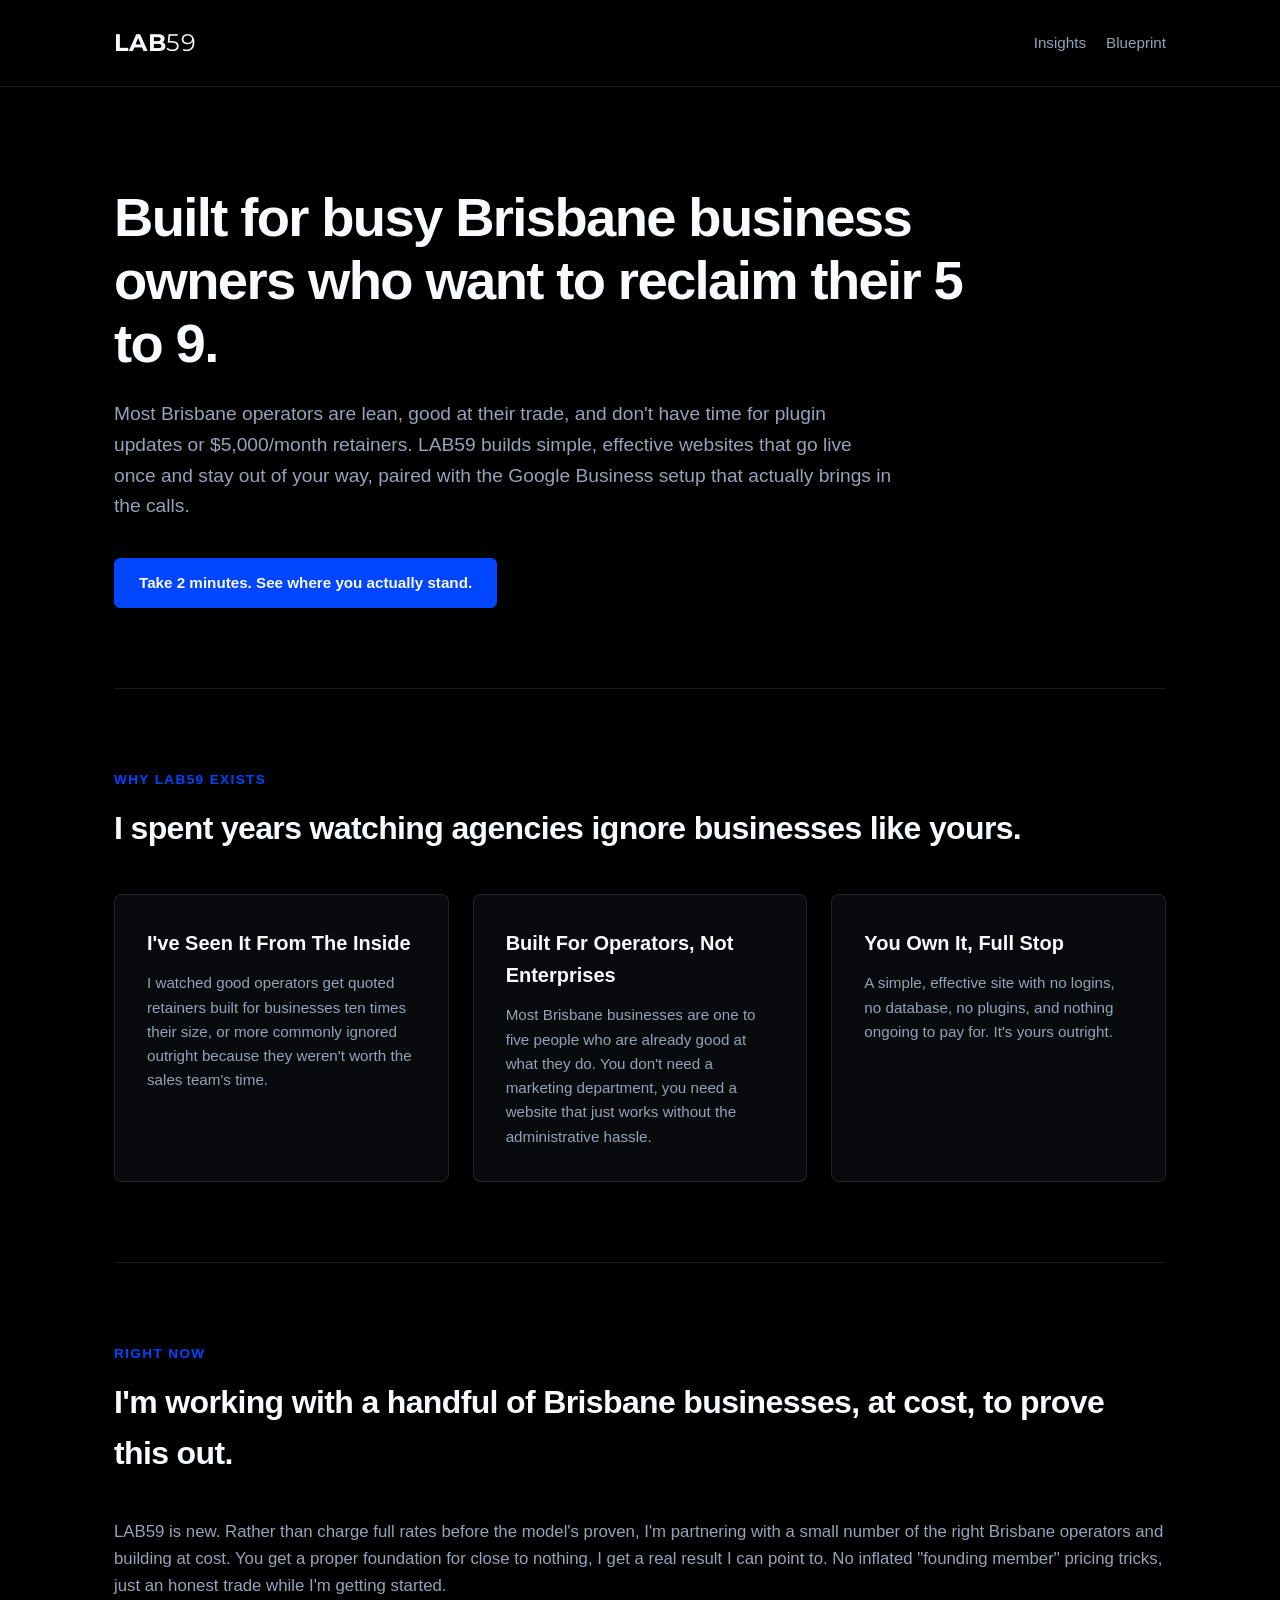
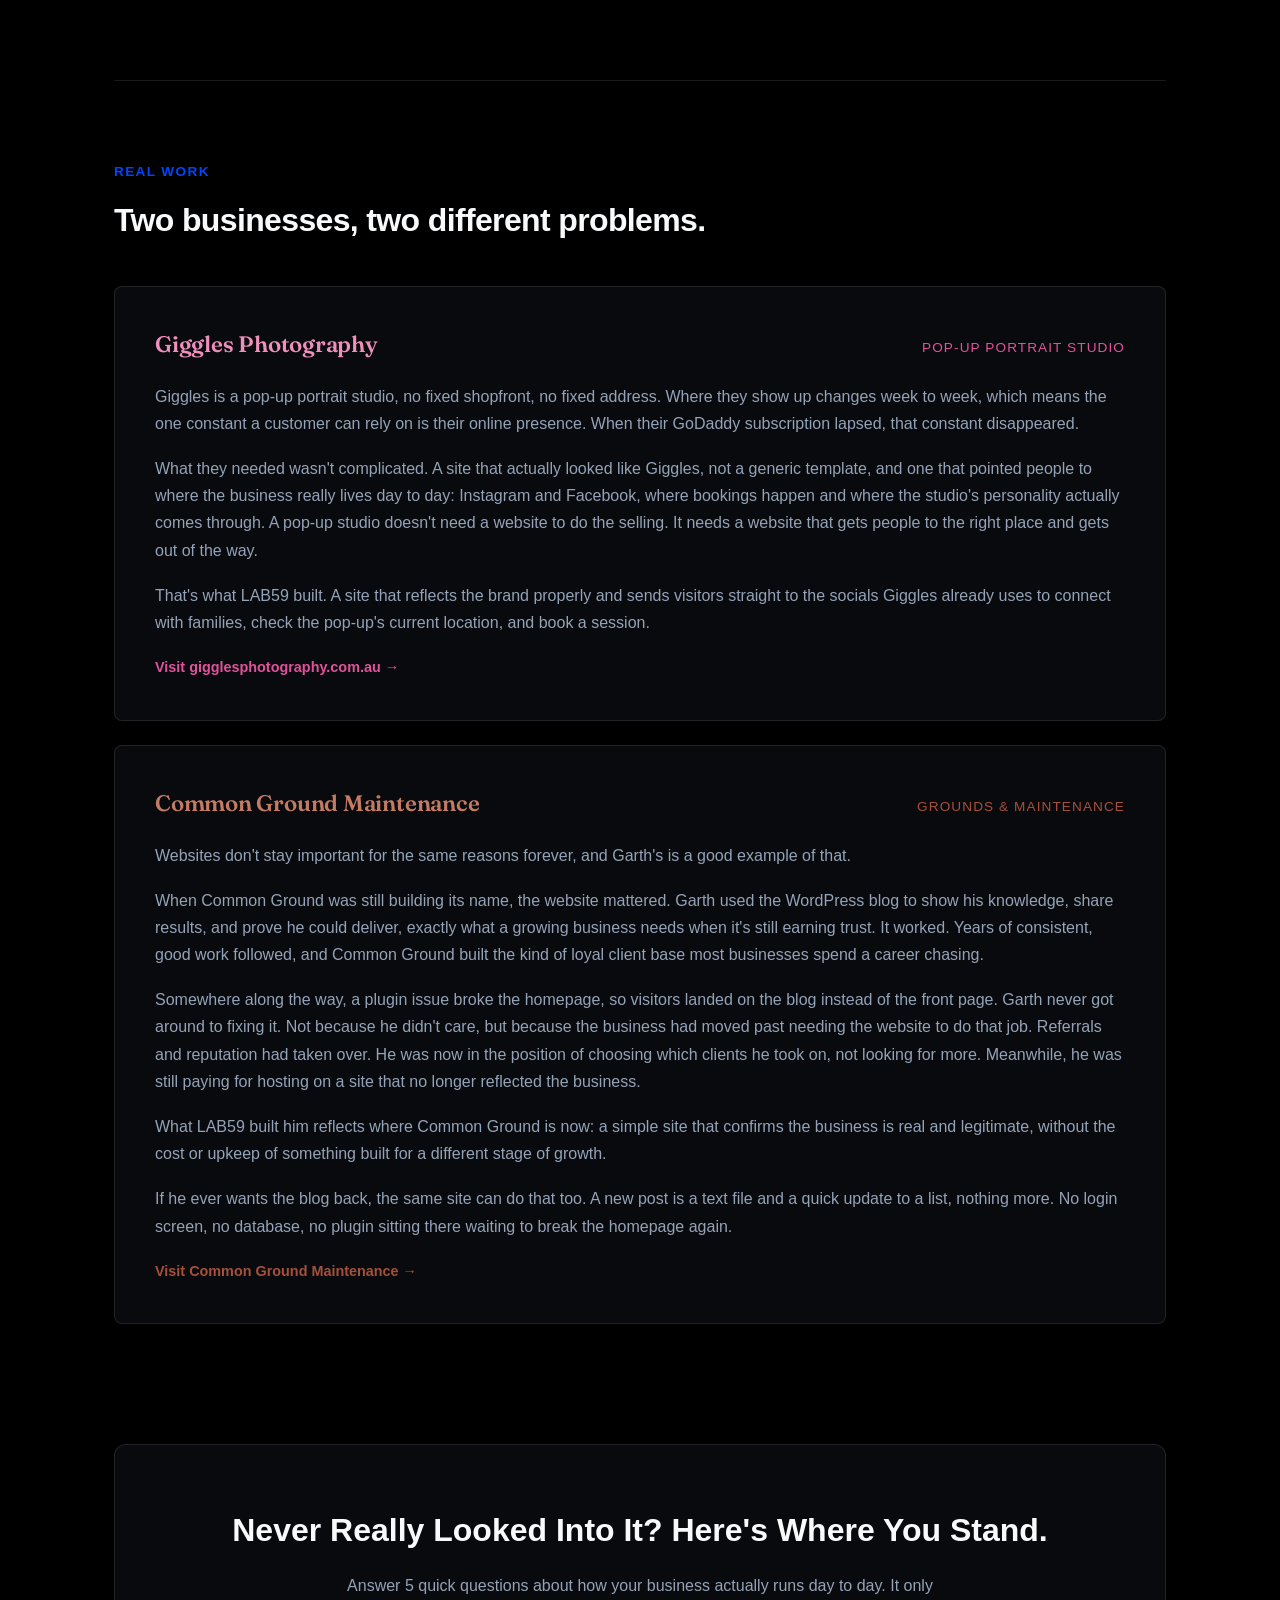
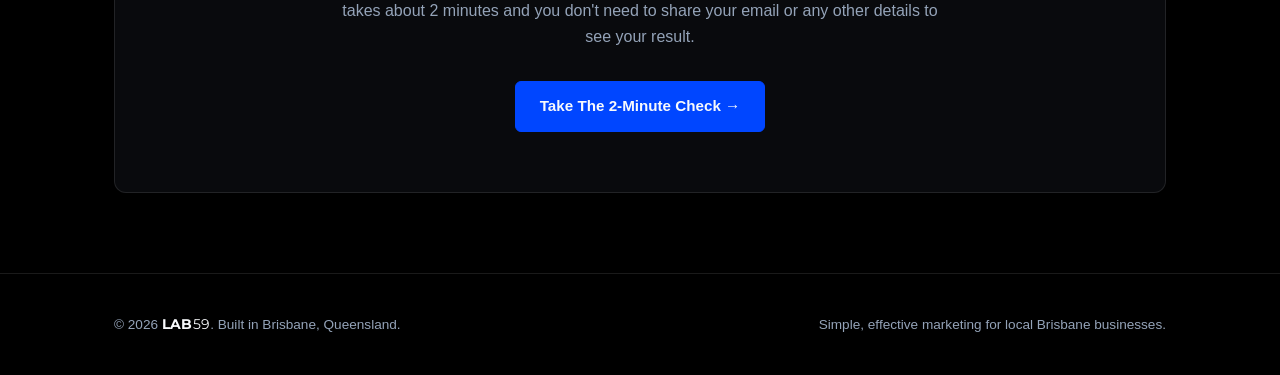
==== commit ddc2129a: "grammar" ====
--- a/index.html
+++ b/index.html
@@ -476,7 +476,7 @@
     <main class="container">
         <section class="hero">
             <h1 class="hero-headline">
-                Built for busy business people who want to reclaim their 5 to 9.
+                Built for busy Brisbane business owners who want to reclaim their 5 to 9.
             </h1>
             <p class="hero-subhead">
                 Most Brisbane operators are lean, good at their trade, and don't have time for plugin updates or $5,000/month retainers. LAB59 builds simple, effective websites that go live once and stay out of your way, paired with the Google Business setup that actually brings in the calls.
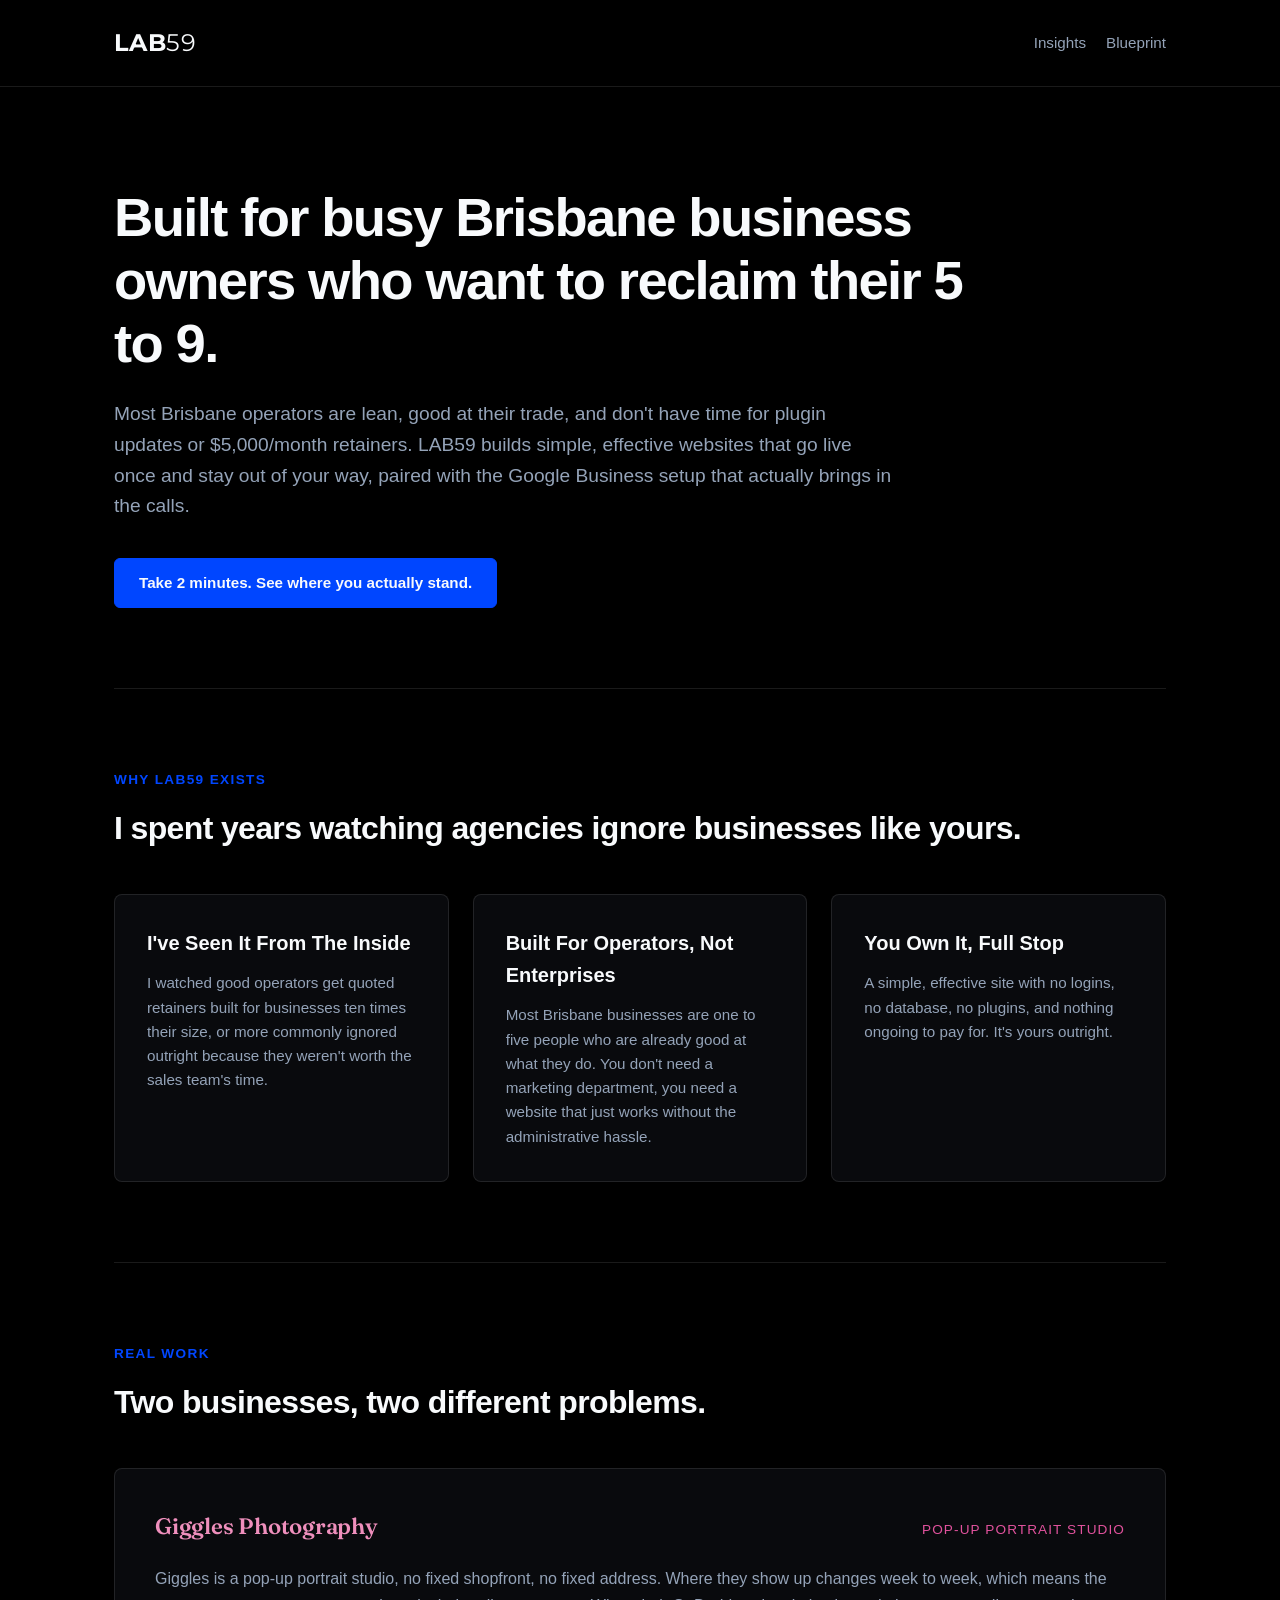
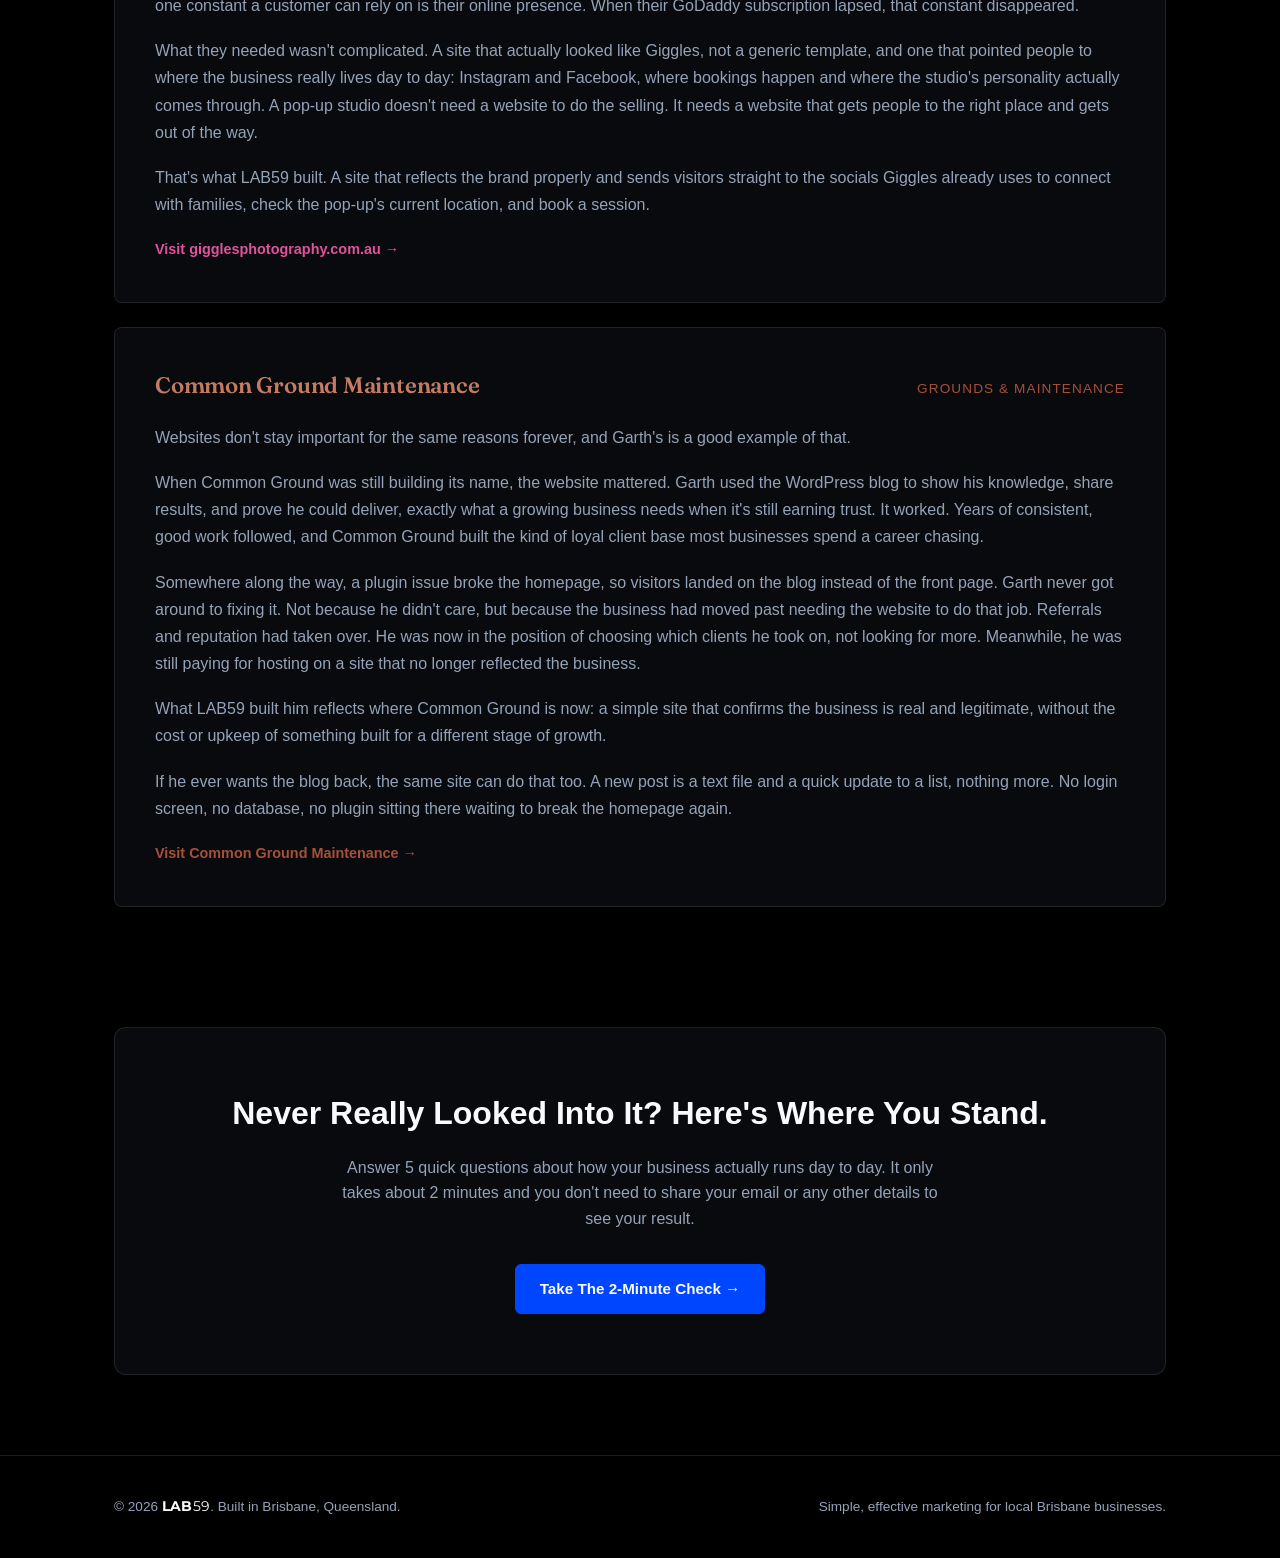
==== commit 0d19359a: "Commenting out for now block" ====
--- a/index.html
+++ b/index.html
@@ -505,6 +505,7 @@
             </div>
         </section>
 
+<!-- Commenting out this block for now
         <section class="section">
             <div class="section-tag">Right Now</div>
             <h2 class="section-title">I'm working with a handful of Brisbane businesses, at cost, to prove this out.</h2>
@@ -512,6 +513,7 @@
                 LAB59 is new. Rather than charge full rates before the model's proven, I'm partnering with a small number of the right Brisbane operators and building at cost. You get a proper foundation for close to nothing, I get a real result I can point to. No inflated "founding member" pricing tricks, just an honest trade while I'm getting started.
             </p>
         </section>
+-->
 
         <section class="section">
             <div class="section-tag">Real Work</div>
